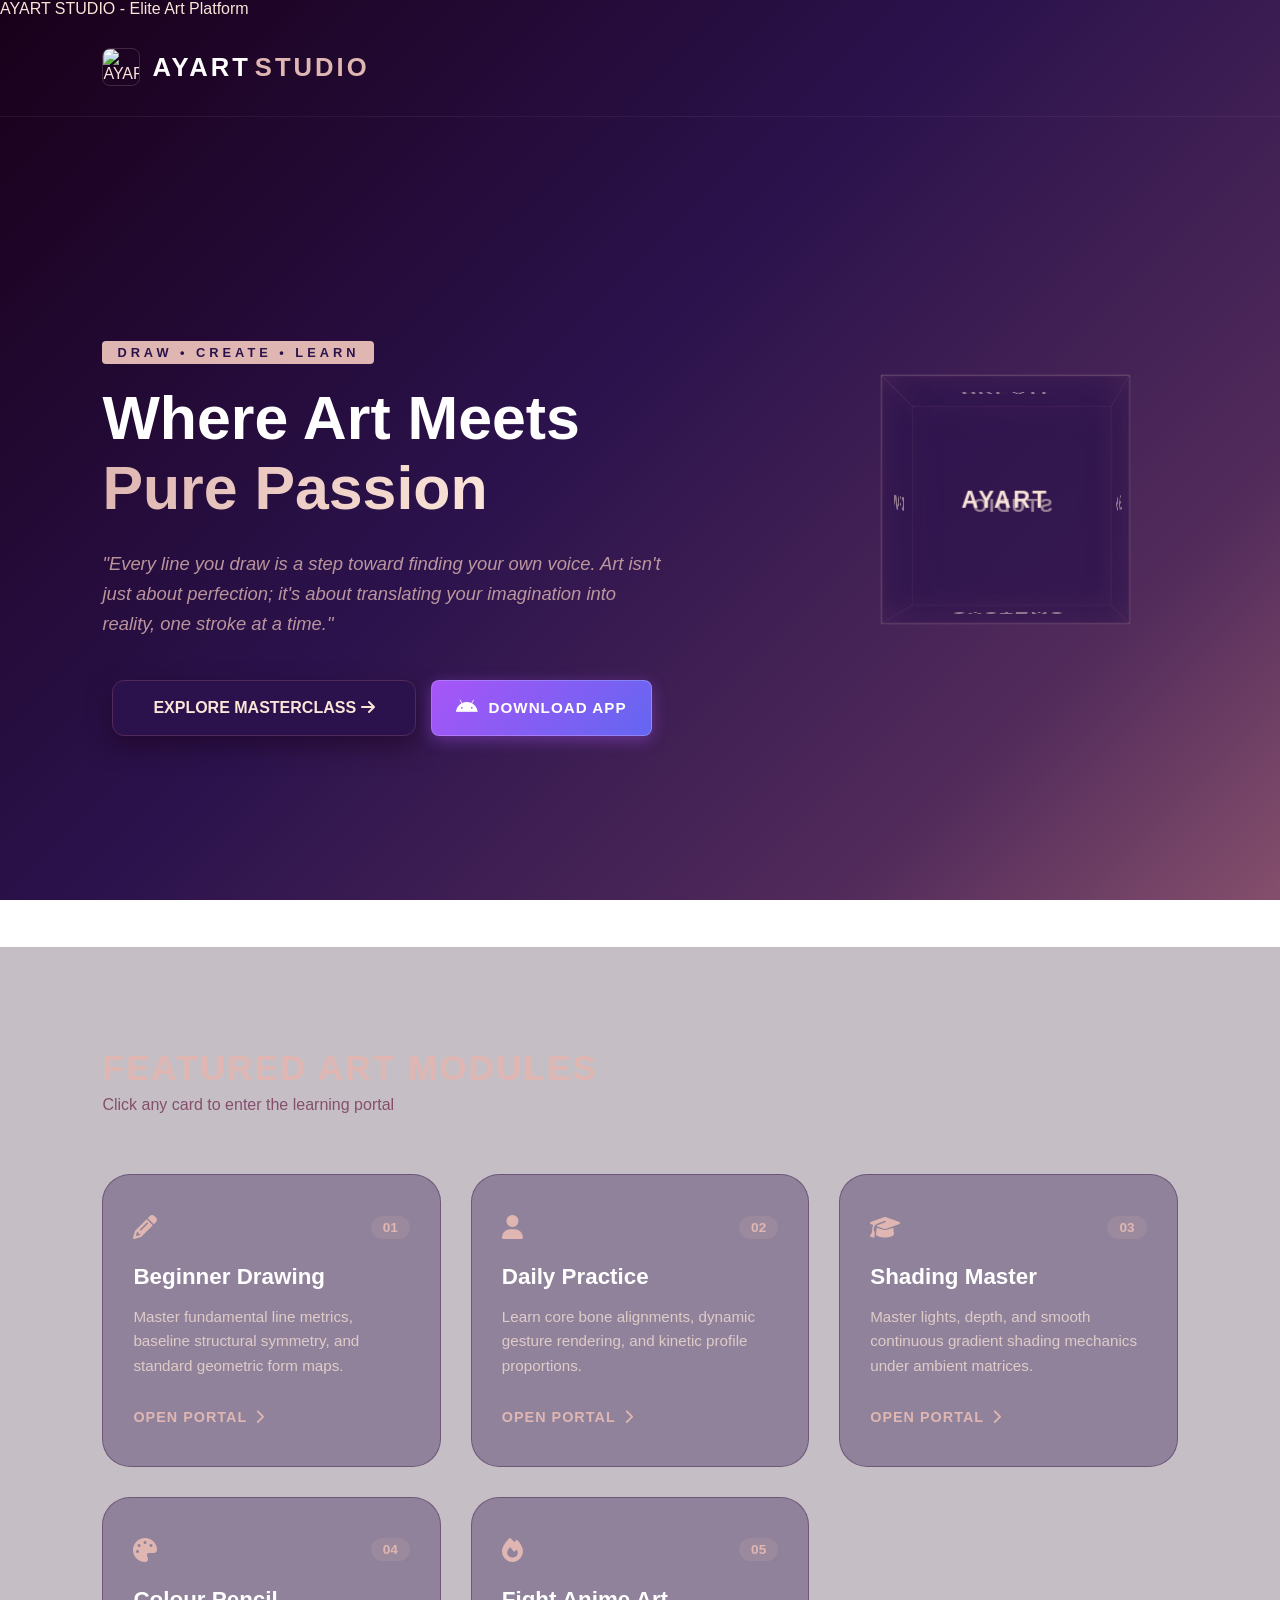
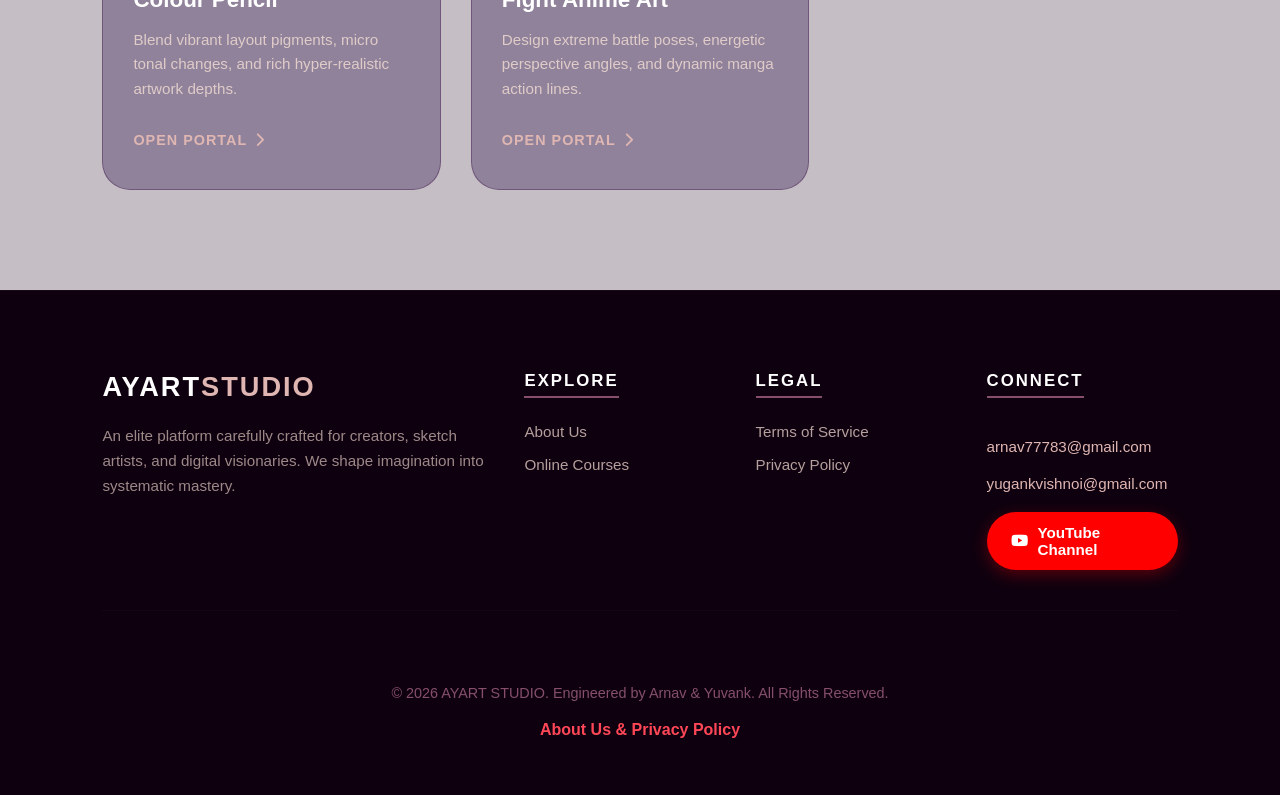
==== index.html @ 8e24ffdc "Update index.html" ====
<!DOCTYPE html>
<html lang="en">
<head>
    <script async src="https://pagead2.googlesyndication.com/pagead/js/adsbygoogle.js?client=ca-pub-7245992753977832"
     crossorigin="anonymous"></script>
    <meta name="google-site-verification" content="qDFHq96CBi3ZOsoICWLmNDME-kRANb4ZDdo2kTcjMjA" />
    <meta charset="UTF-8">
    <meta name="viewport" content="width=device-width, initial-scale=1.0">
    <link rel="canonical" href=https://ayartstudio-official.github.io/
    <title>AYART STUDIO - Elite Art Platform</title>
    <meta name="description" content="An elite digital platform crafted for creators, artists, and visionaries. Explore structured masterclasses in traditional and dynamic art formats under Dream Plays networks.">
    <link rel="icon" type="image/png" href="favicon.png">
    
    <link rel="stylesheet" href="style.css">
    <link rel="stylesheet" href="https://cdnjs.cloudflare.com/ajax/libs/font-awesome/6.4.0/css/all.min.css">
</head>
<body>

    <div class="wrapper">
        <nav class="navbar">
            <div class="logo-container">
                <img src="favicon.png" alt="AYART STUDIO Logo" class="nav-favicon-logo">
                <div class="logo">AYART<span>STUDIO</span></div>
            </div>
            <div class="menu-icon">
                <span></span>
                <span></span>
            </div>
        </nav>

        <header class="hero-section">
            <div class="hero-content">
                <p class="tagline">DRAW • CREATE • LEARN</p>
                <h1>Where Art Meets <br><span class="gradient-text">Pure Passion</span></h1>
                <p class="hero-thought">
                    "Every line you draw is a step toward finding your own voice. Art isn't just about perfection; it's about translating your imagination into reality, one stroke at a time."
                <div class="cta-group">
    <button class="btn-primary" onclick="document.getElementById('modules').scrollIntoView({behavior: 'smooth'})">
        EXPLORE MASTERCLASS <i class="fa-solid fa-arrow-right"></i>
    </button>
    <a href="https://arnav77.itch.io/ayartstudio" target="_blank" class="btn-app">
        <i class="fa-brands fa-android"></i> DOWNLOAD APP
    </a>
                </div>
            </div>

            <div class="scene3d">
                <div class="cube3d">
                    <div class="cube-face front">AYART</div>
                    <div class="cube-face back">STUDIO</div>
                    <div class="cube-face left">DRAW</div>
                    <div class="cube-face right">LEARN</div>
                    <div class="cube-face top">CREATE</div>
                    <div class="cube-face bottom">SYSTEMS</div>
                </div>
            </div>
        </header>

        <section id="modules" class="modules-section">
            <div class="section-header-box">
                <h2 class="section-main-title">FEATURED ART MODULES</h2>
                <p class="section-sub-tag">Click any card to enter the learning portal</p>
            </div>

            <div class="modules-grid-deck">
                <div class="module-card" onclick="openPortal('portal-beginner')">
                    <div class="card-meta">
                        <i class="fa-solid fa-pencil card-icon"></i>
                        <span class="card-index">01</span>
                    </div>
                    <h3>Beginner Drawing</h3>
                    <p>Master fundamental line metrics, baseline structural symmetry, and standard geometric form maps.</p>
                    <span class="portal-link">OPEN PORTAL <i class="fa-solid fa-chevron-right"></i></span>
                </div>

                <div class="module-card" onclick="openPortal('portal-daily')">
                    <div class="card-meta">
                        <i class="fa-solid fa-user card-icon"></i>
                        <span class="card-index">02</span>
                    </div>
                    <h3>Daily Practice</h3>
                    <p>Learn core bone alignments, dynamic gesture rendering, and kinetic profile proportions.</p>
                    <span class="portal-link">OPEN PORTAL <i class="fa-solid fa-chevron-right"></i></span>
                </div>

                <div class="module-card" onclick="openPortal('portal-shading')">
                    <div class="card-meta">
                        <i class="fa-solid fa-graduation-cap card-icon"></i>
                        <span class="card-index">03</span>
                    </div>
                    <h3>Shading Master</h3>
                    <p>Master lights, depth, and smooth continuous gradient shading mechanics under ambient matrices.</p>
                    <span class="portal-link">OPEN PORTAL <i class="fa-solid fa-chevron-right"></i></span>
                </div>

                <div class="module-card" onclick="openPortal('portal-colour')">
                    <div class="card-meta">
                        <i class="fa-solid fa-palette card-icon"></i>
                        <span class="card-index">04</span>
                    </div>
                    <h3>Colour Pencil</h3>
                    <p>Blend vibrant layout pigments, micro tonal changes, and rich hyper-realistic artwork depths.</p>
                    <span class="portal-link">OPEN PORTAL <i class="fa-solid fa-chevron-right"></i></span>
                </div>

                <div class="module-card" onclick="openPortal('portal-anime')">
                    <div class="card-meta">
                        <i class="fa-solid fa-fire card-icon"></i>
                        <span class="card-index">05</span>
                    </div>
                    <h3>Fight Anime Art</h3>
                    <p>Design extreme battle poses, energetic perspective angles, and dynamic manga action lines.</p>
                    <span class="portal-link">OPEN PORTAL <i class="fa-solid fa-chevron-right"></i></span>
                </div>
            </div>
        </section>

        <footer class="footer-section">
            <div class="footer-grid">
                <div class="footer-block main-brand-block">
                    <div class="footer-logo">AYART<span>STUDIO</span></div>
                    <p class="footer-about-text">
                        An elite platform carefully crafted for creators, sketch artists, and digital visionaries. We shape imagination into systematic mastery.
                    </p>
                </div>
                
                <div class="footer-block">
                    <h4>EXPLORE</h4>
                    <ul>
                        <li><a href="#" onclick="openSystemModal('aboutModal')">About Us</a></li>
                        <li><a href="#" onclick="document.getElementById('modules').scrollIntoView({behavior: 'smooth'});">Online Courses</a></li>
                    </ul>
                </div>

                <div class="footer-block">
                    <h4>LEGAL</h4>
                    <ul>
                        <li><a href="#" onclick="openSystemModal('termsModal')">Terms of Service</a></li>
                        <li><a href="#" onclick="openSystemModal('privacyModal')">Privacy Policy</a></li>
                    </ul>
                </div>

                <div class="footer-block">
                    <h4>CONNECT</h4>
                    <p class="contact-email">arnav77783@gmail.com</p>
                    <p class="contact-email">yugankvishnoi@gmail.com</p>
        
                    <div class="social-links">
                        <a href="https://youtube.com/@artarnav-a77?si=zpRnr5szbd_wOOmT" target="_blank" class="yt-link-btn"><i class="fa-brands fa-youtube"></i> YouTube Channel</a>
                    </div>
                </div>
            </div>
            
            <div class="footer-bottom">
                <p>&copy; 2026 AYART STUDIO. Engineered by Arnav & Yuvank. All Rights Reserved.</p>
            </div>
            <p style="text-align: center; margin-top: 20px; font-family: sans-serif;">
    <a href="about.html" target="_blank" style="color: #ff4757; text-decoration: none; font-weight: bold;">About Us & Privacy Policy</a>
            </p>
        </footer>
    </div>

    <div id="portal-beginner" class="portal-overlay">
        <div class="portal-steps-list">
    <div class="step-item">
        <h5>🚀 1. Choose Your Magic Tools!</h5>
        <p>Start with a lightweight HB or 2B graphite pencil. Do not use dark pencils like 4B or 6B in the beginning. Hold your pencil further back from the tip to maintain flexible pressure controls. This prevents harsh, permanent paper marks that are difficult to erase later.</p>
    </div>
    <div class="step-item">
        <h5>⭕ 2. The Shape Spy Game</h5>
        <p>Analyze organic objects around you and isolate their base patterns. Look at a cup or an apple and break down these complex visual items into simple geometric shapes like spheres, ovals, triangles, and rectangular bounding frames before adding any realistic detailing.</p>
    </div>
    <div class="step-item">
        <h5>✏️ 3. Draw Loose & Free Lines</h5>
        <p>Initiate strokes from your elbow and shoulder joints instead of locking your fingers or wrist tight. This gives your hand more freedom. Practice sweeping ghost strokes over the paper surface without touching it first to build smooth muscle memory curves.</p>
    </div>
    <div class="step-item">
        <h5>📐 4. Connecting Structural Nodes</h5>
        <p>Gradually unify your initial layout circles and foundational primitives with structured contour lines. Connect the light shapes together to form a solid, proportionate physical skeleton layout of your drawing before moving to shading.</p>
    </div>
    <div class="step-item">
        <h5>✨ 5. Add Advanced Details</h5>
        <p>Incorporate final features, surface textures, and scenic elements to bring your artwork to life. Once you are done, cleanly erase your primary temporary construction guidelines with a soft eraser to reveal your clean, finished artwork overlay.</p>
    </div>
        </div>
        

                </div>
            </div>
        </div>
    </div>

    <div id="portal-daily" class="portal-overlay">
        <div class="portal-container">
            <div class="portal-header">
                <h2>📈 Daily Practice Tracker Framework</h2>
                <button class="close-portal-btn" onclick="closePortal('portal-daily')">&times; Close Masterclass</button>
            </div>
            <div class="portal-body-layout">
                <div class="portal-steps-list">
                    <div class="step-item">
                        <h5>⏱️ 1. Muscle Memory Warmup</h5>
                        <p>Spend 10 minutes drawing fast continuous parallel lines and freehand ellipses to activate wrist joints and steady your line precision matrix.</p>
                    </div>
                    <div class="step-item">
                        <h5>📐 2. Gesture & Axis Mapping</h5>
                        <p>Execute rapid 30-second model sketches to establish organic weight distributions, action centers, and dynamic spinal balances accurately.</p>
                    </div>
                    <div class="step-item">
                        <h5>👁️ 3. Blind Contour Calibration</h5>
                        <p>Trace the outer limits of local items without casting your focus onto your canvas layer to align spatial perception indices seamlessly.</p>
                    </div>
                    <div class="step-item">
                        <h5>📦 4. 3D Volumetric Extrusion</h5>
                        <p>Transform uniform 2D boxes and flat planes into deep 3D dimensional projections using clear linear multi-perspective point rules.</p>
                    </div>
                    <div class="step-item">
                        <h5>🔄 5. Daily Progress Review</h5>
                        <p>Document each practice sheet inside an archive database to track line density transitions and structural refinement milestones over time.</p>
                    </div>
                </div>
                <div class="portal-media-frame">
                    <img src="https://images.unsplash.com/photo-1544273677-c433136021d4?w=600" alt="Sketch Practice">
                </div>
            </div>
        </div>
    </div>

    <div id="portal-shading" class="portal-overlay">
        <div class="portal-container">
            <div class="portal-header">
                <h2>🌗 Shading Master Matrix Data</h2>
                <button class="close-portal-btn" onclick="closePortal('portal-shading')">&times; Close Masterclass</button>
            </div>
            <div class="portal-body-layout">
                <div class="portal-steps-list">
                    <div class="step-item">
                        <h5>💡 1. Pinpoint Light Vectors</h5>
                        <p>Fix a dedicated ambient coordinate point to map ray projections. This clearly establishes your highlights, light fields, and shadow boundaries.</p>
                    </div>
                    <div class="step-item">
                        <h5>📊 2. Value Scale Isolation</h5>
                        <p>Separate the drawing area into 5 distinct illumination steps: highlights, soft midtones, deep core shadows, reflected ambient glow, and sharp cast shadows.</p>
                    </div>
                    <div class="step-item">
                        <h5>✏️ 3. Core Hatching Control</h5>
                        <p>Vary stroke frequency and overlap density values uniformly to smoothly match shifts across turning geometric canvas facets.</p>
                    </div>
                    <div class="step-item">
                        <h5>🧽 4. Edge Transition Grading</h5>
                        <p>Execute crisp hard edges for sharp block borders, and employ smooth gradients across curved objects to replicate physical depth changes.</p>
                    </div>
                    <div class="step-item">
                        <h5>💎 5. High-Contrast Accenting</h5>
                        <p>Use soft, rich dark charcoal tones inside occlusion contact spots to lift deep contrast nodes and make elements visually pop.</p>
                    </div>
                </div>
                <div class="portal-media-frame">
                    <img src="https://images.unsplash.com/photo-1547826039-bfc35e0f1ea8?w=600" alt="Shading Graph">
                </div>
            </div>
        </div>
    </div>

    <div id="portal-colour" class="portal-overlay">
        <div class="portal-container">
            <div class="portal-header">
                <h2>🎨 Colour Pencil Pigment Matrix</h2>
                <button class="close-portal-btn" onclick="closePortal('portal-colour')">&times; Close Masterclass</button>
            </div>
            <div class="portal-body-layout">
                <div class="portal-steps-list">
                    <div class="step-item">
                        <h5>🥚 1. Primary Underpainting Layer</h5>
                        <p>Apply soft base pigments using low-pressure circular strokes to systematically cover the rough white gaps of the raw paper surface.</p>
                    </div>
                    <div class="step-item">
                        <h5>🍷 2. Analogous Tonal Shading</h5>
                        <p>Gradually build color saturation loops by overlaying related hue steps to create premium, smooth dimensional changes.</p>
                    </div>
                    <div class="step-item">
                        <h5>🌡️ 3. Temperature Balance Shift</h5>
                        <p>Introduce cool blues inside shadow areas and warm yellows across illuminated faces to create true-to-life environmental reflections.</p>
                    </div>
                    <div class="step-item">
                        <h5>💎 4. Burnishing Solidification</h5>
                        <p>Apply firm, heavy structural force using a colorless blender to compress underlying pigment crystals into a smooth finish.</p>
                    </div>
                    <div class="step-item">
                        <h5>🔪 5. Sharp Detail Definition</h5>
                        <p>Sharpen your pencil tips to carve micro textures like hair strands, pores, and brilliant edge specs into the compressed base.</p>
                    </div>
                </div>
                <div class="portal-media-frame">
                    <img src="https://images.unsplash.com/photo-1513364776144-60967b0f800f?w=600" alt="Colors">
                </div>
            </div>
        </div>
    </div>

    <div id="portal-anime" class="portal-overlay">
        <div class="portal-container">
            <div class="portal-header">
                <h2>💥 Fight Anime Action Sequence Engine</h2>
                <button class="close-portal-btn" onclick="closePortal('portal-anime')">&times; Close Masterclass</button>
            </div>
            <div class="portal-body-layout">
                <div class="portal-steps-list">
                    <div class="step-item">
                        <h5>⚡ 1. Extreme Action Lines</h5>
                        <p>Exaggerate base spine tilts beyond natural limits to anchor strong physical velocity patterns within battle layout grids.</p>
                    </div>
                    <div class="step-item">
                        <h5>🎥 2. Forced Perspective Maps</h5>
                        <p>Scale striking fists or weapon profiles up to 3x standard proportions to recreate deep cinematic wide-angle framing.</p>
                    </div>
                    <div class="step-item">
                        <h5>💨 3. Kinetic Speed Vectors</h5>
                        <p>Incorporate directional perspective sweep strings converging toward the focal striking point to mimic physical impact energy.</p>
                    </div>
                    <div class="step-item">
                        <h5>🎭 4. High-Stall Expression Cuts</h5>
                        <p>Sharpen facial lines, hair paths, and cloth stress points along movement paths to reinforce the velocity profile.</p>
                    </div>
                    <div class="step-item">
                        <h5>🌌 5. Composition Framing Borders</h5>
                        <p>Incorporate off-axis debris shapes and dynamic environment breaks to build depth across your action layout scene panels.</p>
                    </div>
                </div>
                <div class="portal-media-frame">
                    <img src="https://images.unsplash.com/photo-1579783902614-a3fb3927b6a5?w=600" alt="Manga Layout">
                </div>
            </div>
        </div>
    </div>

    <div id="aboutModal" class="modal-wrapper">
        <div class="modal-box">
            <span class="modal-close" onclick="closeSystemModal('aboutModal')">&times;</span>
            <h3>About AYART STUDIO</h3>
            <p>Welcome to <strong>AYART STUDIO</strong>, an elite, highly structured digital learning hub dedicated to dismantling the complex boundaries of traditional sketch mastery and contemporary dynamic illustration systems.</p>
            <p>Our platform is completely designed and maintained under the <strong>Dream Plays</strong> parent operations network. We deliver precision-guided canvas configurations, custom vector rendering pipelines, and clean user environments for upcoming artists globally.</p>
            <div class="corporate-roles">
                <p><strong>Lead Web Developer:</strong> Arnav Tyagi<br><span class="sub-role">1 Year Professional Specialization in Digital Fine Arts & Junior Interface Architecture. Student at Jaycees Public School, Class 8, Rudrapur, Udham Singh Nagar, Uttarakhand.</span></p>
                <p><strong>Chief Executive Officer (CEO):</strong> Yugank Vishnoi<br><span class="sub-role">Head of Product Lifecycles, Network Pipeline Operations, and Executive Brand Strategies.</span></p>
            </div>
        </div>
    </div>

    <div id="termsModal" class="modal-wrapper">
        <div class="modal-box">
            <span class="modal-close" onclick="closeSystemModal('termsModal')">&times;</span>
            <h3>Terms of Service</h3>
            <p><strong>1. Acceptance of Framework Conditions:</strong> By accessing and operating the digital assets hosted on AYART STUDIO, users unconditionally agree to comply with the operational frameworks and service parameters established under Dream Plays network protocols.</p>
            <p><strong>2. Intellectual Property Clauses:</strong> All source code, style parameters, interactive step datasets, custom animations, logo systems, and structural layouts remain protected under corporate trademark laws. Unauthorized replication is strictly prohibited.</p>
            <p><strong>3. Usage Limits:</strong> Content from the portal modules is intended solely for personal, non-commercial education. Users may not parse, scrape, or mirror site data arrays onto external web servers.</p>
        </div>
    </div>

    <div id="privacyModal" class="modal-wrapper">
        <div class="modal-box">
            <span class="modal-close" onclick="closeSystemModal('privacyModal')">&times;</span>
            <h3>Privacy Policy</h3>
            <p><strong>1. Data Security & Storage:</strong> AYART STUDIO operates a serverless interaction framework. User configurations, session values, and interface state variables are securely handled locally via localized browser sandbox structures.</p>
            <p><strong>2. Information Collection:</strong> No personally identifying user data packets are monitored, captured, or shared with third-party tracking companies. Email communication sent through our help links remains encrypted and private.</p>
            <p><strong>3. Security Standards:</strong> Encryption layouts conform to standard local privacy rules, keeping your interactions safe from external data leaks.</p>
        </div>
    </div>

    <script>
        function openPortal(portalId) {
            document.getElementById(portalId).classList.add('portal-active');
            document.body.style.overflow = 'hidden';
        }
        function closePortal(portalId) {
            document.getElementById(portalId).classList.remove('portal-active');
            document.body.style.overflow = 'auto';
        }
        function openSystemModal(modalId) {
            document.getElementById(modalId).style.display = 'flex';
        }
        function closeSystemModal(modalId) {
            document.getElementById(modalId).style.display = 'none';
        }
    </script>
</body>
</html>
---- style.css ----
/* === PREMIUM HIGH-FIDELITY COLOR MATRIX SPECIFICATIONS === */
:root {
    --purple-darkest: #190019;   /* Pure Matte Black Base */
    --purple-midnight: #2B124C;  /* Intermediate Canvas Purple */
    --purple-plum: #522B5B;      /* Card Backplane Boundaries */
    --rose-dust: #854F6C;        /* Secondary Structural Nodes */
    --pink-cream: #DFB6B2;       /* Selected Highlight Typography */
    --pearl-white: #FBE4D8;      /* Primary Structural Font Color */
}

/* BLENDED GRADIENT BACKGROUND AS PER PALETTE IMAGE SYSTEM FLOW */
body {
    margin: 0;
    padding: 0;
    font-family: -apple-system, BlinkMacSystemFont, 'Segoe UI', Roboto, sans-serif;
    background: linear-gradient(135deg, var(--purple-darkest) 0%, var(--purple-midnight) 45%, var(--purple-plum) 80%, var(--rose-dust) 100%);
    background-attachment: fixed;
    color: var(--pearl-white);
    overflow-x: hidden;
}

.wrapper {
    width: 100%;
}

/* === NAVBAR PACKAGES WITH THE FAVICON LOGO IMAGE === */
.navbar {
    display: flex;
    justify-content: space-between;
    align-items: center;
    padding: 30px 8%;
    background: transparent;
    border-bottom: 1px solid rgba(223, 182, 178, 0.08);
}
.logo-container {
    display: flex;
    align-items: center;
    gap: 12px;
}
.nav-favicon-logo {
    width: 36px;
    height: 36px;
    object-fit: contain;
    border-radius: 8px;
    border: 1px solid rgba(223, 182, 178, 0.2);
}
.logo {
    font-size: 1.6rem;
    font-weight: 900;
    letter-spacing: 3px;
    color: #fff;
}
.logo span {
    color: var(--pink-cream);
    margin-left: 4px;
}

/* === HERO ARCHITECTURE LAYER === */
.hero-section {
    display: flex;
    align-items: center;
    justify-content: space-between;
    padding: 100px 8%;
    min-height: 70vh;
}
.hero-content {
    max-width: 52%;
}
.tagline {
    color: var(--purple-midnight);
    background: var(--pink-cream);
    display: inline-block;
    padding: 4px 15px;
    font-weight: 900;
    letter-spacing: 4px;
    font-size: 0.8rem;
    border-radius: 4px;
    margin-bottom: 20px;
}
.hero-content h1 {
    font-size: 3.8rem;
    font-weight: 900;
    line-height: 1.15;
    margin: 0 0 25px 0;
    color: #fff;
}
.gradient-text {
    background: linear-gradient(90deg, var(--pink-cream), var(--pearl-white));
    -webkit-background-clip: text;
    -webkit-text-fill-color: transparent;
}
.hero-thought {
    color: var(--pink-cream);
    opacity: 0.8;
    font-size: 1.15rem;
    line-height: 1.65;
    margin-bottom: 40px;
    font-style: italic;
}
.btn-primary {
    background: var(--purple-midnight);
    border: 1px solid var(--purple-plum);
    color: var(--pearl-white);
    padding: 18px 40px;
    border-radius: 12px;
    font-weight: 700;
    font-size: 1rem;
    cursor: pointer;
    transition: 0.3s cubic-bezier(0.165, 0.84, 0.44, 1);
    box-shadow: 0 10px 25px rgba(25, 0, 25, 0.5);
}
.btn-primary:hover {
    background: var(--purple-plum);
    border-color: var(--pink-cream);
    transform: translateY(-2px);
}

/* === 3D REAL ROTATING ENVIRONMENT TEXT CUBE === */
.scene3d {
    width: 280px;
    height: 280px;
    perspective: 1000px;
}
.cube3d {
    width: 100%;
    height: 100%;
    position: relative;
    transform-style: preserve-3d;
    animation: stableSpin 14s infinite linear;
}
.cube-face {
    position: absolute;
    width: 220px;
    height: 220px;
    background: rgba(43, 18, 76, 0.45);
    border: 1px solid rgba(223, 182, 178, 0.3);
    display: flex;
    align-items: center;
    justify-content: center;
    font-size: 1.3rem;
    font-weight: 800;
    letter-spacing: 2px;
    color: var(--pearl-white);
    box-shadow: inset 0 0 30px rgba(82, 43, 91, 0.6);
}
.front  { transform: rotateY(  0deg) translateZ(110px); }
.back   { transform: rotateY(180deg) translateZ(110px); }
.left   { transform: rotateY(-90deg) translateZ(110px); }
.right  { transform: rotateY( 90deg) translateZ(110px); }
.top    { transform: rotateX( 90deg) translateZ(110px); }
.bottom { transform: rotateX(-90deg) translateZ(110px); }

@keyframes stableSpin {
    0% { transform: rotateX(0deg) rotateY(0deg); }
    100% { transform: rotateX(360deg) rotateY(360deg); }
}

/* === CARDS DECK LAYOUTS === */
.modules-section {
    padding: 100px 8%;
    background: rgba(25, 0, 25, 0.25);
    border-top: 1px solid rgba(223, 182, 178, 0.05);
}
.section-header-box {
    margin-bottom: 60px;
}
.section-main-title {
    font-size: 2.2rem;
    font-weight: 800;
    letter-spacing: 2px;
    color: var(--pink-cream);
    margin: 0 0 8px 0;
}
.section-sub-tag {
    color: var(--rose-dust);
    margin: 0;
    font-size: 1rem;
}
.modules-grid-deck {
    display: grid;
    grid-template-columns: repeat(auto-fit, minmax(260px, 1fr));
    gap: 30px;
}
.module-card {
    background: rgba(43, 18, 76, 0.35);
    border: 1px solid rgba(82, 43, 91, 0.5);
    padding: 40px 30px;
    border-radius: 28px;
    cursor: pointer;
    transition: 0.3s cubic-bezier(0.175, 0.885, 0.32, 1.275);
}
.module-card:hover {
    border-color: var(--pink-cream);
    background: rgba(82, 43, 91, 0.5);
    transform: translateY(-8px);
}
.card-meta {
    display: flex;
    justify-content: space-between;
    align-items: center;
    margin-bottom: 25px;
}
.card-icon {
    font-size: 1.5rem;
    color: var(--pink-cream);
}
.card-index {
    font-size: 0.85rem;
    background: rgba(223, 182, 178, 0.15);
    color: var(--pink-cream);
    padding: 4px 12px;
    border-radius: 20px;
    font-weight: 700;
}
.module-card h3 {
    margin: 0 0 15px 0;
    font-size: 1.4rem;
    font-weight: 700;
    color: #fff;
}
.module-card p {
    margin: 0 0 30px 0;
    font-size: 0.95rem;
    color: var(--pearl-white);
    opacity: 0.75;
    line-height: 1.6;
}
.portal-link {
    display: inline-flex;
    align-items: center;
    gap: 8px;
    color: var(--pink-cream);
    font-weight: 700;
    font-size: 0.9rem;
    letter-spacing: 1px;
}

/* === EXPANDABLE SUB PORTALS === */
.portal-overlay {
    position: fixed;
    top: 0; left: 0; width: 100%; height: 100%;
    background: var(--purple-darkest);
    z-index: 5000;
    display: none;
    overflow-y: auto;
}
.portal-active {
    display: block;
}
.portal-container {
    max-width: 1200px;
    margin: 0 auto;
    padding: 50px 4%;
}
.portal-header {
    display: flex;
    justify-content: space-between;
    align-items: center;
    margin-bottom: 50px;
    border-bottom: 1px solid rgba(223, 182, 178, 0.15);
    padding-bottom: 20px;
}
.portal-header h2 {
    color: #fff;
    font-size: 2.2rem;
    margin: 0;
}
.close-portal-btn {
    background: rgba(223, 182, 178, 0.1);
    border: 1px solid var(--pink-cream);
    color: var(--pink-cream);
    padding: 10px 24px;
    border-radius: 30px;
    cursor: pointer;
    font-weight: 700;
    transition: 0.2s;
}
.close-portal-btn:hover {
    background: var(--pink-cream);
    color: var(--purple-darkest);
}
.portal-body-layout {
    display: grid;
    grid-template-columns: 1.3fr 1fr;
    gap: 50px;
    align-items: start;
}
.portal-steps-list {
    display: flex;
    flex-direction: column;
    gap: 30px;
}
.step-item {
    background: rgba(43, 18, 76, 0.4);
    border-left: 4px solid var(--pink-cream);
    padding: 25px;
    border-radius: 0 16px 16px 0;
}
.step-item h5 {
    margin: 0 0 10px 0;
    font-size: 1.25rem;
    color: var(--pink-cream);
}
.step-item p {
    margin: 0;
    font-size: 1rem;
    line-height: 1.65;
    color: var(--pearl-white);
    opacity: 0.9;
}
.portal-media-frame {
    width: 100%;
    border-radius: 24px;
    overflow: hidden;
    border: 1px solid rgba(223, 182, 178, 0.15);
}
.portal-media-frame img {
    width: 100%;
    height: auto;
    display: block;
}

/* === CLEAN FOOTER ARRANGEMENT === */
.footer-section {
    background: #0f000f;
    padding: 80px 8% 40px 8%;
    border-top: 1px solid rgba(223, 182, 178, 0.05);
}
.footer-grid {
    display: grid;
    grid-template-columns: 2fr 1fr 1fr 1fr;
    gap: 40px;
}
.footer-logo {
    font-size: 1.7rem;
    font-weight: 900;
    letter-spacing: 2px;
    margin-bottom: 20px;
    color: #fff;
}
.footer-logo span { color: var(--pink-cream); }
.footer-about-text { color: var(--pearl-white); opacity: 0.6; line-height: 1.65; font-size: 0.95rem; }
.footer-block h4 {
    color: #fff; font-size: 1.05rem; letter-spacing: 2px; margin: 0 0 25px 0;
    border-bottom: 2px solid var(--rose-dust); display: inline-block; padding-bottom: 5px;
}
.footer-block ul { list-style: none; padding: 0; margin: 0; }
.footer-block ul li { margin-bottom: 15px; }
.footer-block ul li a { color: var(--pearl-white); opacity: 0.7; text-decoration: none; font-size: 0.95rem; transition: 0.2s; }
.footer-block ul li a:hover { opacity: 1; color: var(--pink-cream); }
.contact-email { color: var(--pink-cream); font-size: 0.95rem; margin-bottom: 20px; }

/* REWORKED YOUTUBE CTA LINK ROW */
.yt-link-btn {
    display: inline-flex;
    align-items: center;
    gap: 10px;
    background: #FF0000;
    color: #fff !important;
    padding: 12px 24px;
    border-radius: 30px;
    text-decoration: none;
    font-weight: 700;
    font-size: 0.95rem !important;
    opacity: 1 !important;
    transition: 0.2s ease;
    box-shadow: 0 5px 15px rgba(255, 0, 0, 0.3);
}
.yt-link-btn:hover {
    transform: scale(1.05);
    box-shadow: 0 8px 20px rgba(255, 0, 0, 0.5);
}
.footer-bottom { text-align: center; padding-top: 60px; border-top: 1px solid rgba(255,255,255,0.02); margin-top: 40px; color: var(--rose-dust); font-size: 0.9rem; }

/* === SYSTEM OVERLAY POPUPS === */
.modal-wrapper {
    display: none;
    position: fixed;
    top: 0; left: 0; width: 100%; height: 100%;
    background: rgba(25, 0, 25, 0.85);
    z-index: 9000;
    align-items: center; justify-content: center;
    padding: 20px;
}
.modal-box {
    background: var(--purple-midnight);
    border: 1px solid var(--purple-plum);
    padding: 40px;
    border-radius: 24px;
    max-width: 540px;
    width: 100%;
    position: relative;
    box-shadow: 0 25px 60px rgba(0,0,0,0.6);
}
.modal-box h3 { color: #fff; margin-top: 0; font-size: 1.6rem; border-bottom: 1px solid rgba(223, 182, 178, 0.2); padding-bottom: 12px; font-weight: 800; letter-spacing: 1px;}
.modal-box p { font-size: 1rem; line-height: 1.65; color: var(--pearl-white); margin: 16px 0; opacity: 0.9; }
.corporate-roles {
    margin-top: 20px;
    background: rgba(25, 0, 25, 0.3);
    padding: 20px;
    border-radius: 14px;
    border: 1px solid rgba(82, 43, 91, 0.4);
}
.corporate-roles p {
    margin: 0 0 15px 0 !important;
}
.corporate-roles p:last-child {
    margin-bottom: 0 !important;
}
.sub-role {
    display: block;
    font-size: 0.88rem;
    color: var(--pink-cream);
    opacity: 0.85;
    margin-top: 4px;
    line-height: 1.5;
}
.modal-close { position: absolute; top: 18px; right: 22px; font-size: 1.9rem; cursor: pointer; color: var(--pink-cream); transition: 0.2s;}
.modal-close:hover { color: #fff; }

@media (max-width: 992px) {
    .hero-section { flex-direction: column; text-align: center; padding: 50px 5%; }
    .hero-content { max-width: 100%; margin-bottom: 50px; }
    .hero-content h1 { font-size: 2.8rem; }
    .portal-body-layout { grid-template-columns: 1fr; }
    .footer-grid { grid-template-columns: 1fr; gap: 30px; }
}
/* App Download Button Styling */
.cta-group {
    display: flex;
    gap: 15px;
    flex-wrap: wrap;
    justify-content: center;
    margin-top: 20px;
}

.btn-app {
    display: inline-flex;
    align-items: center;
    gap: 10px;
    background: linear-gradient(135deg, #a855f7, #6366f1);
    color: #ffffff !important;
    padding: 12px 24px;
    border-radius: 8px;
    font-weight: bold;
    text-decoration: none;
    font-size: 0.95rem;
    letter-spacing: 1px;
    transition: all 0.3s ease;
    border: 1px solid rgba(255, 255, 255, 0.2);
    box-shadow: 0 4px 15px rgba(168, 85, 247, 0.4);
}

.btn-app:hover {
    transform: translateY(-3px);
    box-shadow: 0 6px 20px rgba(99, 102, 241, 0.6);
    background: linear-gradient(135deg, #6366f1, #a855f7);
}

.btn-app i {
    font-size: 1.2rem;
}
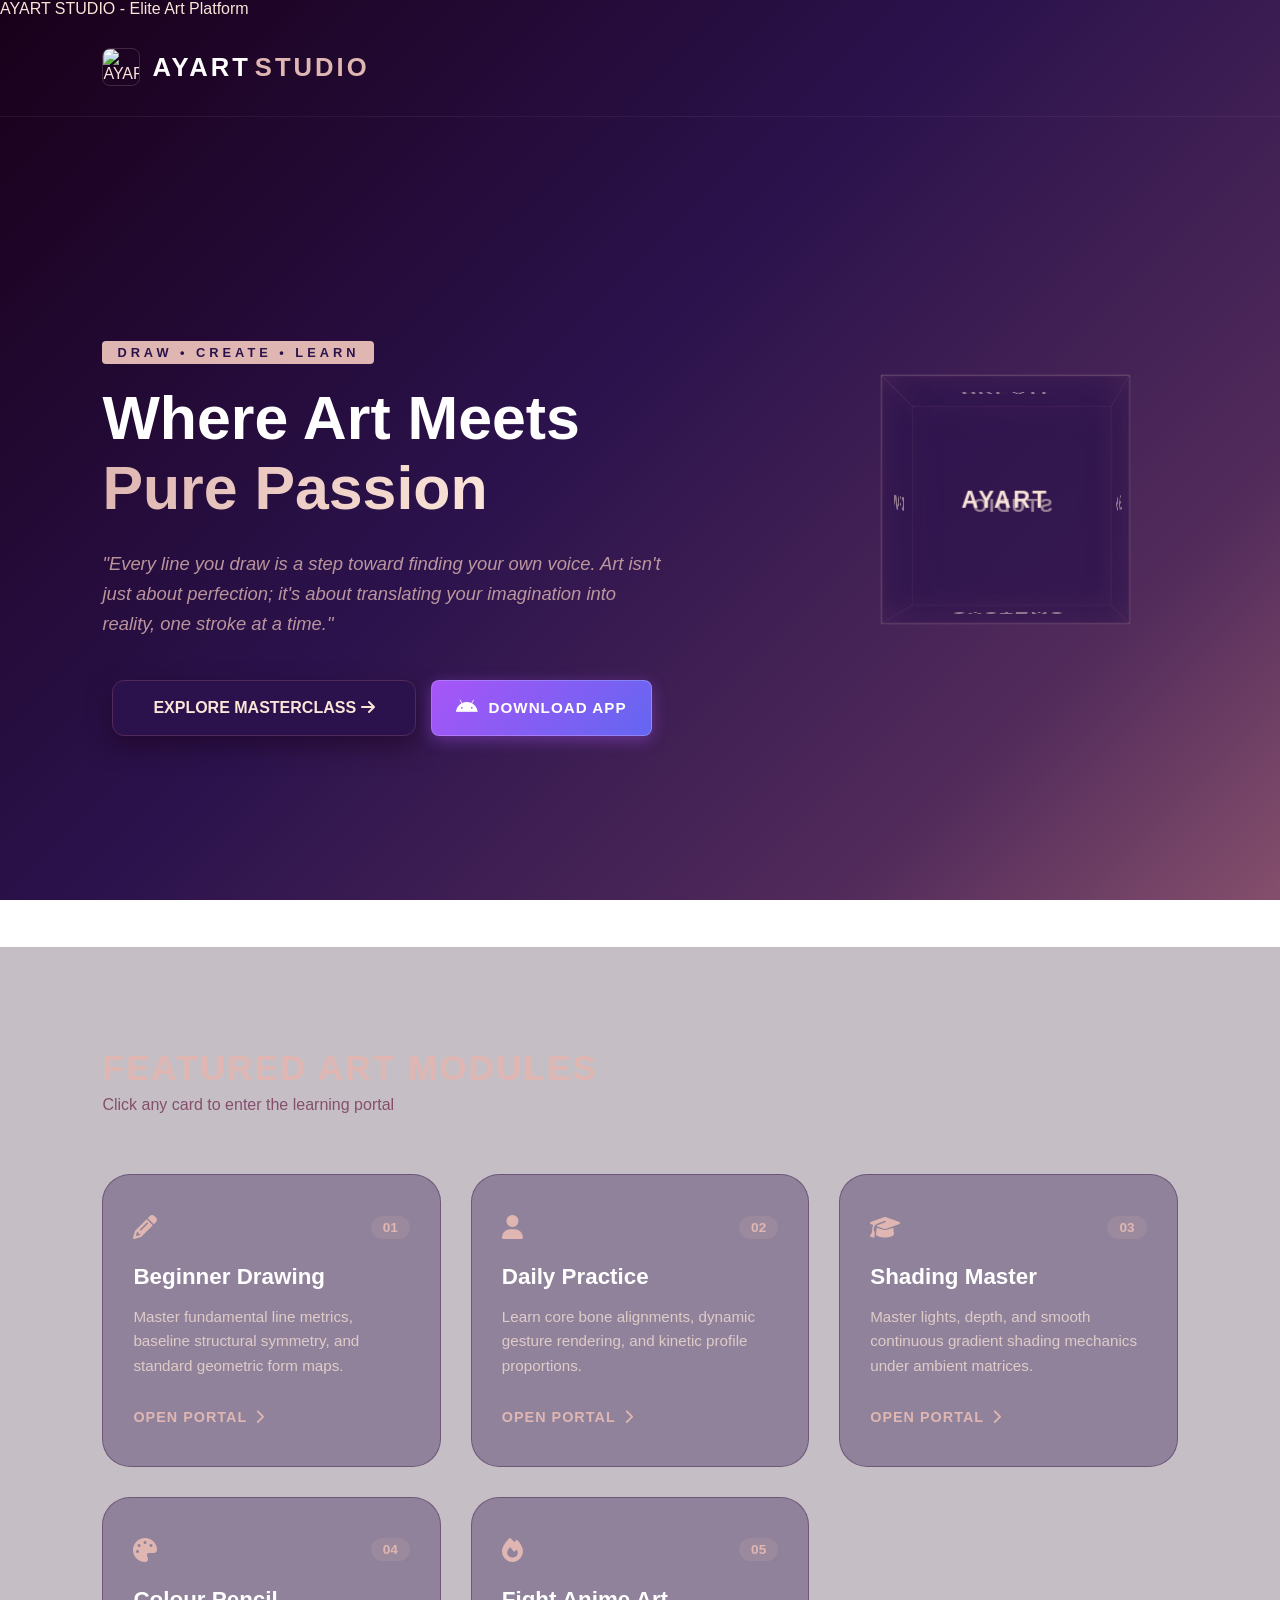
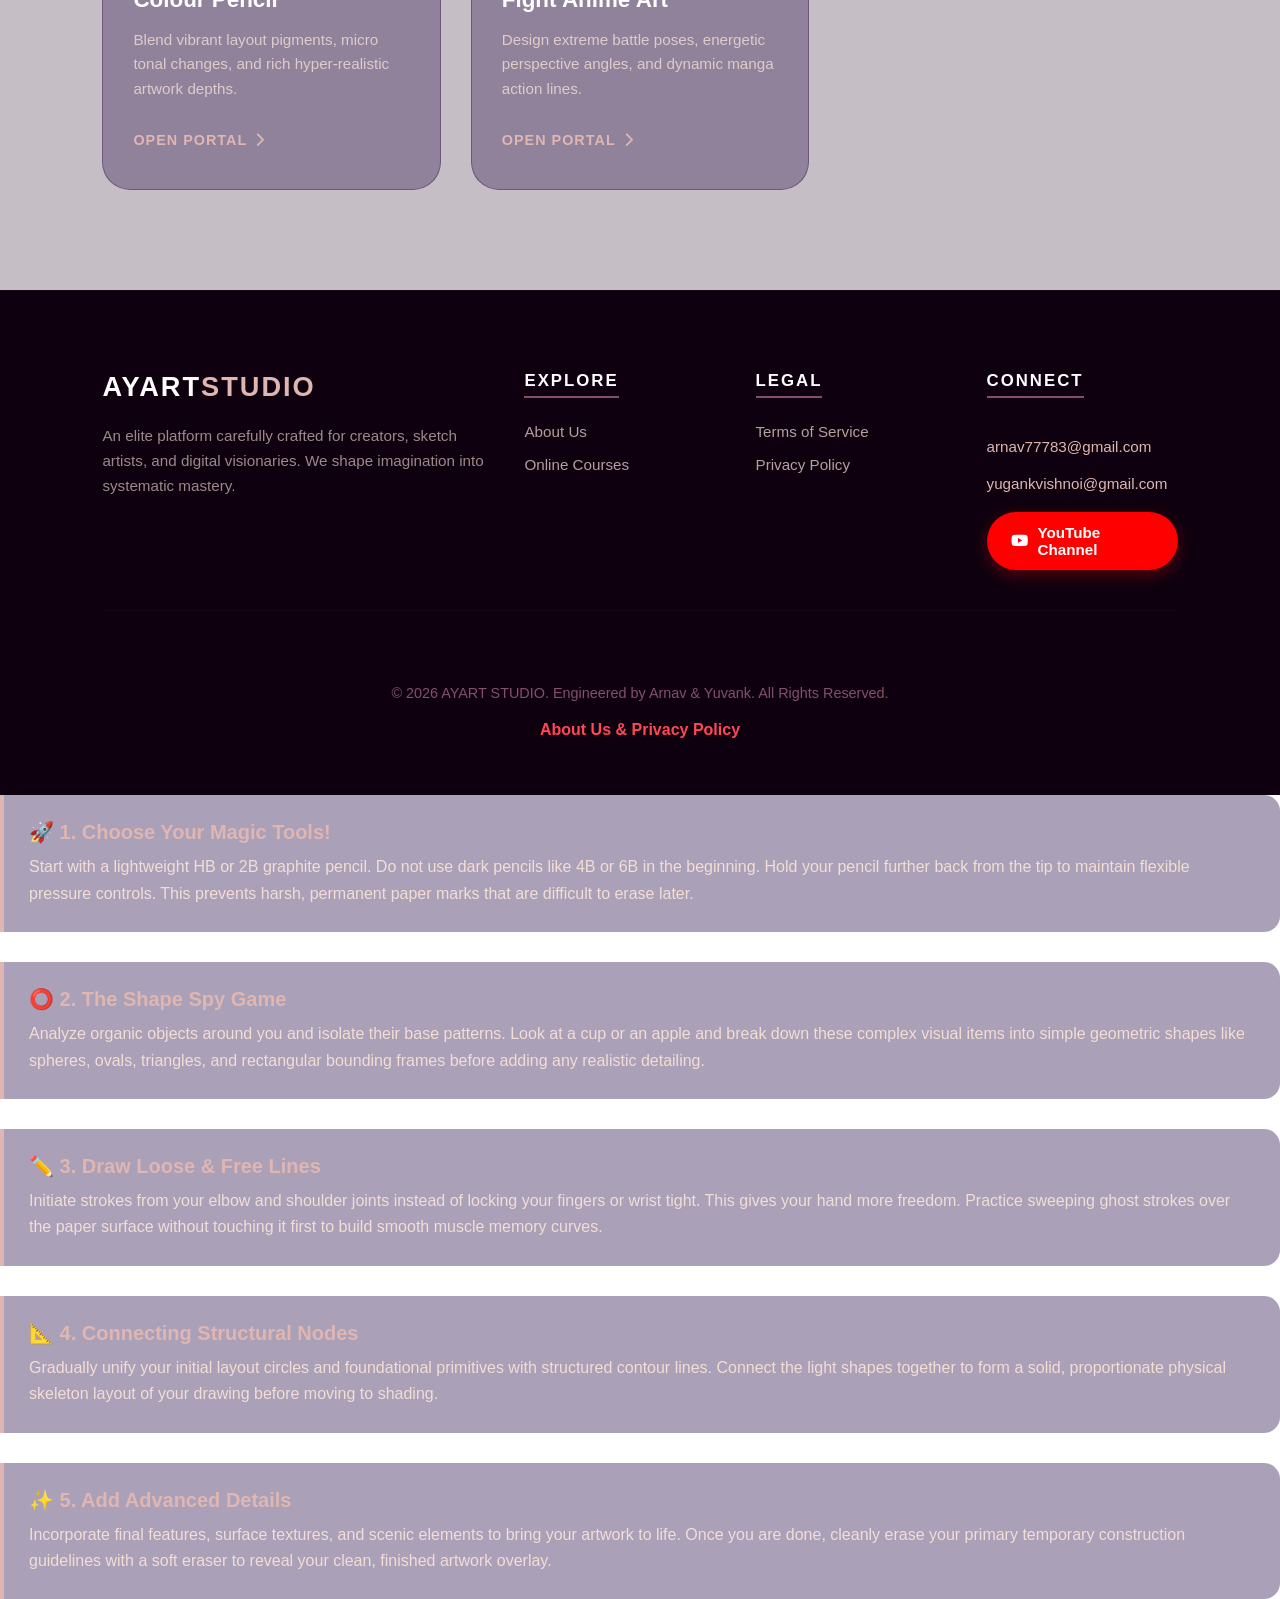
==== commit f592e1cd: "Update index.html" ====
--- a/index.html
+++ b/index.html
@@ -159,9 +159,7 @@
             </p>
         </footer>
     </div>
-
-    <div id="portal-beginner" class="portal-overlay">
-        <div class="portal-steps-list">
+<div class="portal-steps-list">
     <div class="step-item">
         <h5>🚀 1. Choose Your Magic Tools!</h5>
         <p>Start with a lightweight HB or 2B graphite pencil. Do not use dark pencils like 4B or 6B in the beginning. Hold your pencil further back from the tip to maintain flexible pressure controls. This prevents harsh, permanent paper marks that are difficult to erase later.</p>
@@ -182,11 +180,10 @@
         <h5>✨ 5. Add Advanced Details</h5>
         <p>Incorporate final features, surface textures, and scenic elements to bring your artwork to life. Once you are done, cleanly erase your primary temporary construction guidelines with a soft eraser to reveal your clean, finished artwork overlay.</p>
     </div>
-        </div>
-        
-
-                </div>
-            </div>
+</div>
+    
+        </div>
+            
         </div>
     </div>
 
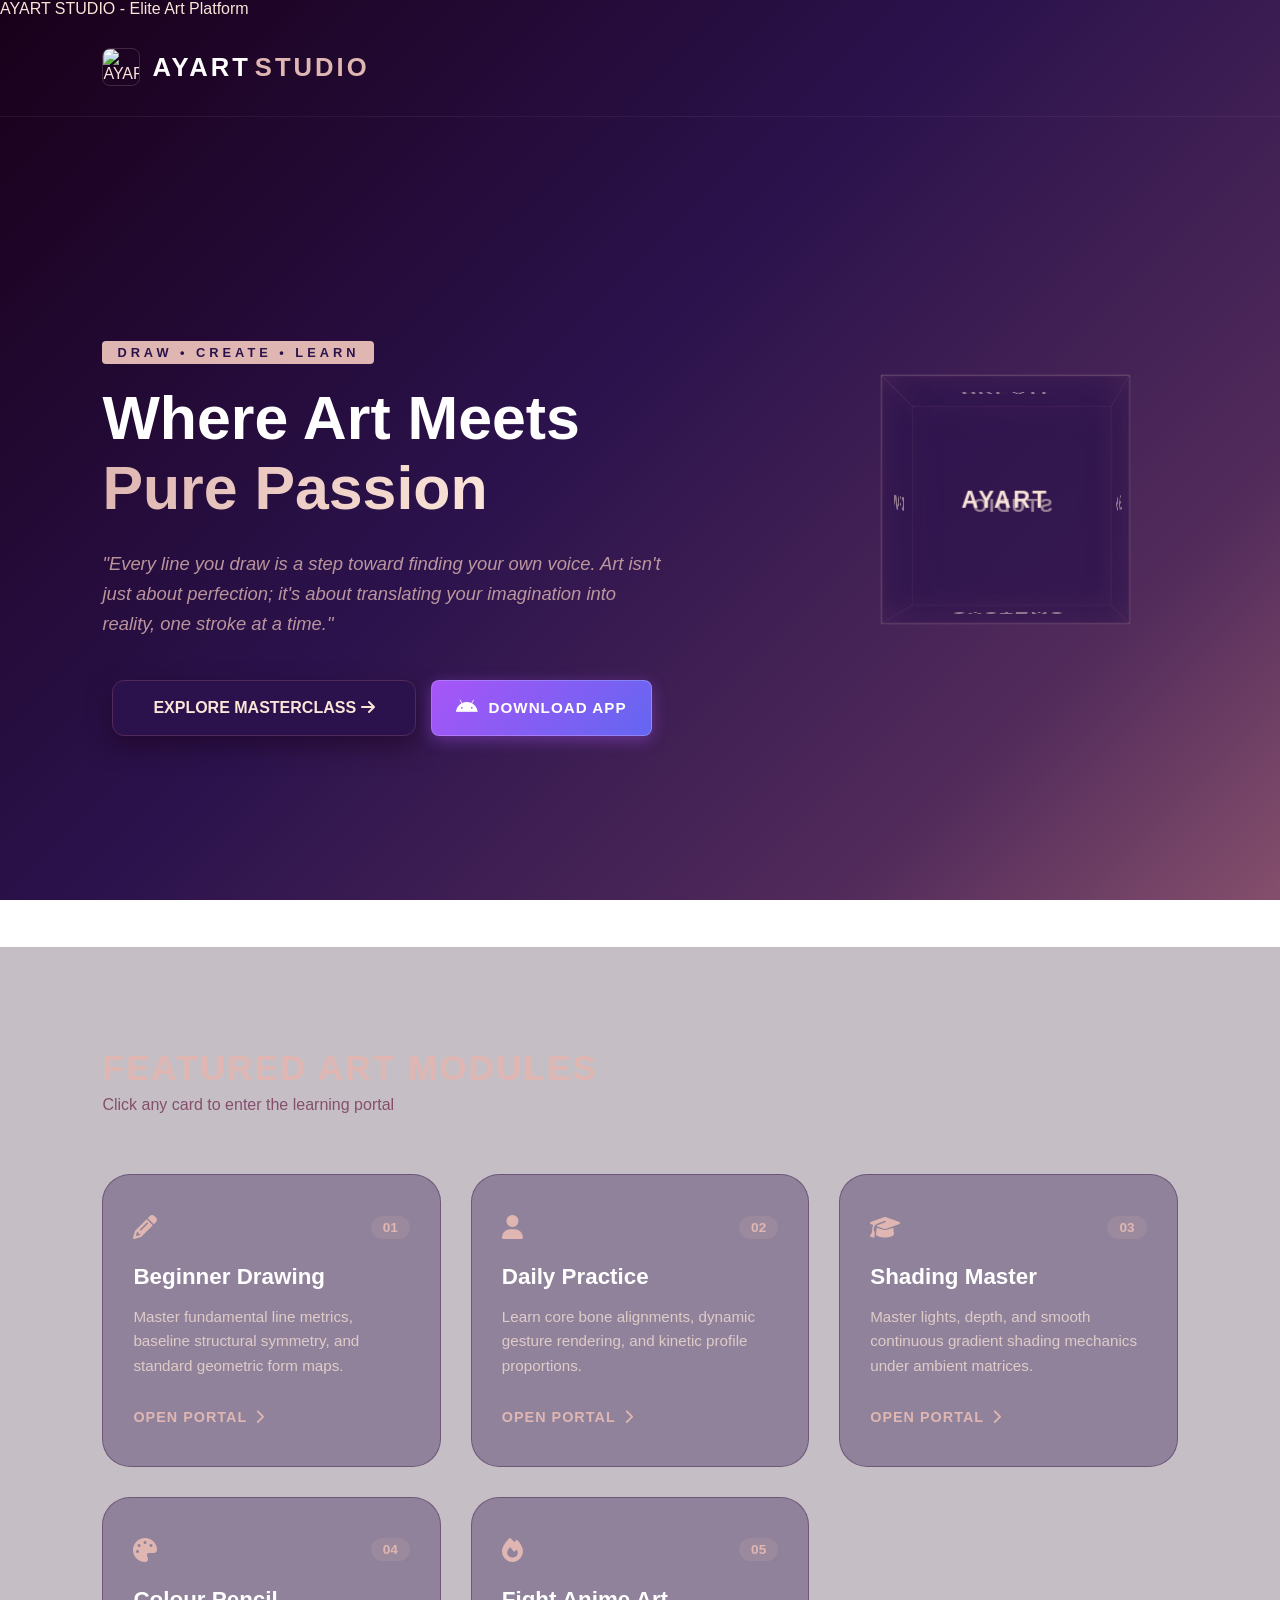
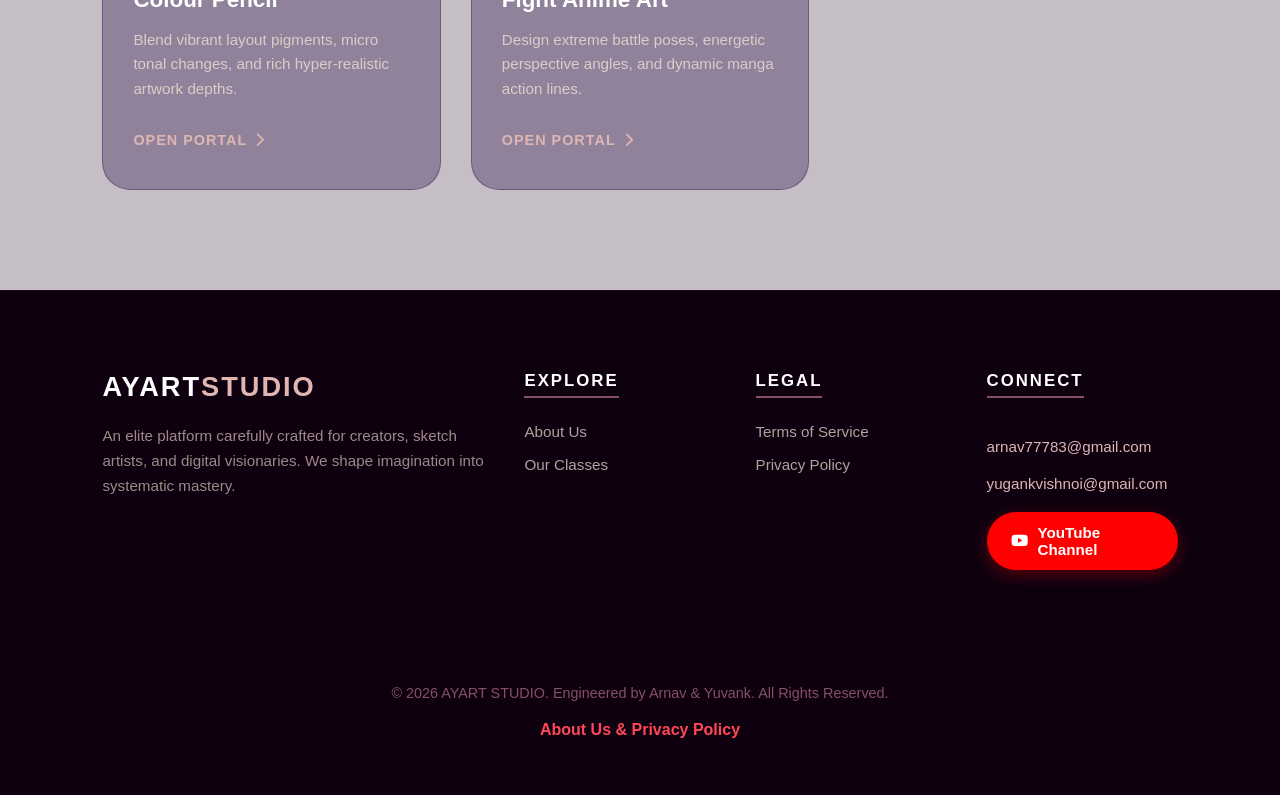
==== commit 84ba6d33: "Update index.html" ====
--- a/index.html
+++ b/index.html
@@ -123,23 +123,21 @@
                         An elite platform carefully crafted for creators, sketch artists, and digital visionaries. We shape imagination into systematic mastery.
                     </p>
                 </div>
-                
                 <div class="footer-block">
-                    <h4>EXPLORE</h4>
-                    <ul>
-                        <li><a href="#" onclick="openSystemModal('aboutModal')">About Us</a></li>
-                        <li><a href="#" onclick="document.getElementById('modules').scrollIntoView({behavior: 'smooth'});">Online Courses</a></li>
-                    </ul>
-                </div>
-
-                <div class="footer-block">
-                    <h4>LEGAL</h4>
-                    <ul>
-                        <li><a href="#" onclick="openSystemModal('termsModal')">Terms of Service</a></li>
-                        <li><a href="#" onclick="openSystemModal('privacyModal')">Privacy Policy</a></li>
-                    </ul>
-                </div>
-
+        <h4>EXPLORE</h4>
+        <ul>
+          <li><a href="about.html">About Us</a></li>
+          <li><a href="#modules">Our Classes</a></li>
+        </ul>
+      </div>
+
+      <div class="footer-block">
+        <h4>LEGAL</h4>
+        <ul>
+          <li><a href="terms.html">Terms of Service</a></li>
+          <li><a href="about.html">Privacy Policy</a></li>
+        </ul>
+      </div>
                 <div class="footer-block">
                     <h4>CONNECT</h4>
                     <p class="contact-email">arnav77783@gmail.com</p>
@@ -159,61 +157,69 @@
             </p>
         </footer>
     </div>
-<div class="portal-steps-list">
-    <div class="step-item">
-        <h5>🚀 1. Choose Your Magic Tools!</h5>
-        <p>Start with a lightweight HB or 2B graphite pencil. Do not use dark pencils like 4B or 6B in the beginning. Hold your pencil further back from the tip to maintain flexible pressure controls. This prevents harsh, permanent paper marks that are difficult to erase later.</p>
-    </div>
-    <div class="step-item">
-        <h5>⭕ 2. The Shape Spy Game</h5>
-        <p>Analyze organic objects around you and isolate their base patterns. Look at a cup or an apple and break down these complex visual items into simple geometric shapes like spheres, ovals, triangles, and rectangular bounding frames before adding any realistic detailing.</p>
-    </div>
-    <div class="step-item">
-        <h5>✏️ 3. Draw Loose & Free Lines</h5>
-        <p>Initiate strokes from your elbow and shoulder joints instead of locking your fingers or wrist tight. This gives your hand more freedom. Practice sweeping ghost strokes over the paper surface without touching it first to build smooth muscle memory curves.</p>
-    </div>
-    <div class="step-item">
-        <h5>📐 4. Connecting Structural Nodes</h5>
-        <p>Gradually unify your initial layout circles and foundational primitives with structured contour lines. Connect the light shapes together to form a solid, proportionate physical skeleton layout of your drawing before moving to shading.</p>
-    </div>
-    <div class="step-item">
-        <h5>✨ 5. Add Advanced Details</h5>
-        <p>Incorporate final features, surface textures, and scenic elements to bring your artwork to life. Once you are done, cleanly erase your primary temporary construction guidelines with a soft eraser to reveal your clean, finished artwork overlay.</p>
-    </div>
-</div>
-    
-        </div>
-            
+<div id="portal-beginner" class="portal-overlay">
+        <div class="portal-container">
+            <div class="portal-header">
+                <h2>🎨 Kids Beginner Drawing Guide ✏️</h2>
+                <button class="close-portal-btn" onclick="closePortal('portal-beginner')">&times; Close Masterclass</button>
+            </div>
+            <div class="portal-body-layout">
+                <div class="portal-steps-list">
+                    <div class="step-item">
+                        <h5>🚀 1. Choose Your Magic Tools!</h5>
+                        <p>Start with a lightweight HB or 2B graphite pencil. Do not use dark pencils like 4B or 6B in the beginning. Hold your pencil further back from the tip to maintain flexible pressure controls. This prevents harsh, permanent paper marks that are difficult to erase later.</p>
+                    </div>
+                    <div class="step-item">
+                        <h5>⭕ 2. The Shape Spy Game</h5>
+                        <p>Analyze organic objects around you and isolate their base patterns. Look at a cup or an apple and break down these complex visual items into simple geometric shapes like spheres, ovals, triangles, and rectangular bounding frames before adding any realistic detailing.</p>
+                    </div>
+                    <div class="step-item">
+                        <h5>✏️ 3. Draw Loose & Free Lines</h5>
+                        <p>Initiate strokes from your elbow and shoulder joints instead of locking your fingers or wrist tight. This gives your hand more freedom. Practice sweeping ghost strokes over the paper surface without touching it first to build smooth muscle memory curves.</p>
+                    </div>
+                    <div class="step-item">
+                        <h5>📐 4. Connecting Structural Nodes</h5>
+                        <p>Gradually unify your initial layout circles and foundational primitives with structured contour lines. Connect the light shapes together to form a solid, proportionate physical skeleton layout of your drawing before moving to shading.</p>
+                    </div>
+                    <div class="step-item">
+                        <h5>✨ 5. Add Advanced Details</h5>
+                        <p>Incorporate final features, surface textures, and scenic elements to bring your artwork to life. Once you are done, cleanly erase your primary temporary construction guidelines with a soft eraser to reveal your clean, finished artwork overlay.</p>
+                    </div>
+                </div>
+                <div class="portal-media-frame">
+                    <img src="https://images.unsplash.com/photo-1513364776144-60967b0f800f?w=600" alt="Beginner Art">
+                </div>
+            </div>
         </div>
     </div>
 
     <div id="portal-daily" class="portal-overlay">
         <div class="portal-container">
             <div class="portal-header">
-                <h2>📈 Daily Practice Tracker Framework</h2>
+                <h2>📊 Daily Practice Tracker Framework ⏱️</h2>
                 <button class="close-portal-btn" onclick="closePortal('portal-daily')">&times; Close Masterclass</button>
             </div>
             <div class="portal-body-layout">
                 <div class="portal-steps-list">
                     <div class="step-item">
-                        <h5>⏱️ 1. Muscle Memory Warmup</h5>
-                        <p>Spend 10 minutes drawing fast continuous parallel lines and freehand ellipses to activate wrist joints and steady your line precision matrix.</p>
+                        <h5>🧠 1. Muscle Memory Warmup</h5>
+                        <p>Spend 10 minutes drawing fast, continuous parallel lines and freehand ellipses on a rough sheet. This activates your wrist and shoulder muscles, improves line confidence, and removes stiffness before you start your main drawing project.</p>
                     </div>
                     <div class="step-item">
                         <h5>📐 2. Gesture & Axis Mapping</h5>
-                        <p>Execute rapid 30-second model sketches to establish organic weight distributions, action centers, and dynamic spinal balances accurately.</p>
+                        <p>Execute rapid 30-second quick sketches of real objects to establish organic weight distributions, action lines, and basic balance. Do not focus on details here; just capture the overall flow, direction, and posture of the subject.</p>
                     </div>
                     <div class="step-item">
                         <h5>👁️ 3. Blind Contour Calibration</h5>
-                        <p>Trace the outer limits of local items without casting your focus onto your canvas layer to align spatial perception indices seamlessly.</p>
+                        <p>Trace the outer limits and edges of local items around you without looking down at your paper canvas. This specialized hand-eye coordination exercise trains your brain to draw what you actually see, rather than what you imagine.</p>
                     </div>
                     <div class="step-item">
                         <h5>📦 4. 3D Volumetric Extrusion</h5>
-                        <p>Transform uniform 2D boxes and flat planes into deep 3D dimensional projections using clear linear multi-perspective point rules.</p>
-                    </div>
-                    <div class="step-item">
-                        <h5>🔄 5. Daily Progress Review</h5>
-                        <p>Document each practice sheet inside an archive database to track line density transitions and structural refinement milestones over time.</p>
+                        <p>Transform uniform 2D boxes, circles, and flat planes into deep 3D dimensional projections using clear perspective guidelines. Practice turning a simple square into a cube, and a circle into a sphere to master depth control.</p>
+                    </div>
+                    <div class="step-item">
+                        <h5>📝 5. Daily Progress Review</h5>
+                        <p>Document and save each practice sheet inside an organized archive folder to track your line density transitions and structural growth over time. Comparing your day 1 sketch with day 30 will give you a massive boost confidence.</p>
                     </div>
                 </div>
                 <div class="portal-media-frame">
@@ -226,39 +232,39 @@
     <div id="portal-shading" class="portal-overlay">
         <div class="portal-container">
             <div class="portal-header">
-                <h2>🌗 Shading Master Matrix Data</h2>
+                <h2>✏️ Shading Master Matrix Data 🌟</h2>
                 <button class="close-portal-btn" onclick="closePortal('portal-shading')">&times; Close Masterclass</button>
             </div>
             <div class="portal-body-layout">
                 <div class="portal-steps-list">
                     <div class="step-item">
-                        <h5>💡 1. Pinpoint Light Vectors</h5>
-                        <p>Fix a dedicated ambient coordinate point to map ray projections. This clearly establishes your highlights, light fields, and shadow boundaries.</p>
-                    </div>
-                    <div class="step-item">
-                        <h5>📊 2. Value Scale Isolation</h5>
-                        <p>Separate the drawing area into 5 distinct illumination steps: highlights, soft midtones, deep core shadows, reflected ambient glow, and sharp cast shadows.</p>
-                    </div>
-                    <div class="step-item">
-                        <h5>✏️ 3. Core Hatching Control</h5>
-                        <p>Vary stroke frequency and overlap density values uniformly to smoothly match shifts across turning geometric canvas facets.</p>
-                    </div>
-                    <div class="step-item">
-                        <h5>🧽 4. Edge Transition Grading</h5>
-                        <p>Execute crisp hard edges for sharp block borders, and employ smooth gradients across curved objects to replicate physical depth changes.</p>
-                    </div>
-                    <div class="step-item">
-                        <h5>💎 5. High-Contrast Accenting</h5>
-                        <p>Use soft, rich dark charcoal tones inside occlusion contact spots to lift deep contrast nodes and make elements visually pop.</p>
-                    </div>
-                </div>
-                <div class="portal-media-frame">
-                    <img src="https://images.unsplash.com/photo-1547826039-bfc35e0f1ea8?w=600" alt="Shading Graph">
-                </div>
-            </div>
-        </div>
-    </div>
-
+                        <h5>📉 1. Smooth Tone Gradients</h5>
+                        <p>Practice controlling pressure to create a seamless transition from deep dark tones to bright highlights. Use a soft 4B or 6B pencil and apply minimal pressure as you move outward to create a flawless 3D realistic gradient effect.</p>
+                    </div>
+                    <div class="step-item">
+                        <h5>✍️ 2. Hatching and Cross-Hatching</h5>
+                        <p>Master the art of drawing parallel lines (hatching) and criss-cross patterns (cross-hatching) to build texture and value. Keeping lines closer creates dense shadow fields, while wider spacing represents bright surfaces reflecting ambient light.</p>
+                    </div>
+                    <div class="step-item">
+                        <h5>🌪️ 3. Smudging & Blending Tools</h5>
+                        <p>Learn the correct way to use paper blending stumps or tortillons to smooth out rough graphite grains. Avoid using your bare fingers, as natural skin oils can leave permanent smudges and stains that ruin your finished drawing surface.</p>
+                    </div>
+                    <div class="step-item">
+                        <h5>💡 4. Cast Shadows vs Form Shadows</h5>
+                        <p>Understand the critical difference between the soft shadow on the object itself (form shadow) and the sharp dark profile it drops on the ground (cast shadow). Mastering this logic brings depth and professional realism into your artwork sketches.</p>
+                    </div>
+                    <div class="step-item">
+                        <h5>✨ 5. Highlight Extraction</h5>
+                        <p>Utilize a precise kneaded eraser or a battery-operated eraser pen to carve out bright light reflections from dark shaded areas. Adding these crisp specular highlights to eyes, wet lips, or metallic objects makes them instantly pop out.</p>
+                    </div>
+                </div>
+                <div class="portal-media-frame">
+                    <img src="https://images.unsplash.com/photo-1579783900882-c0d3dad7b119?w=600" alt="Shading Techniques">
+                </div>
+            </div>
+        </div>
+    </div>
+                
     <div id="portal-colour" class="portal-overlay">
         <div class="portal-container">
             <div class="portal-header">
@@ -269,23 +275,23 @@
                 <div class="portal-steps-list">
                     <div class="step-item">
                         <h5>🥚 1. Primary Underpainting Layer</h5>
-                        <p>Apply soft base pigments using low-pressure circular strokes to systematically cover the rough white gaps of the raw paper surface.</p>
+                        <p>Master the foundational techniques of wax-based and oil-based colored pencils. Learn how to select the right paper tooth and density to ensure your pigments grip the surface perfectly, allowing for multiple layers of professional blending without any tearing.</p>
                     </div>
                     <div class="step-item">
                         <h5>🍷 2. Analogous Tonal Shading</h5>
-                        <p>Gradually build color saturation loops by overlaying related hue steps to create premium, smooth dimensional changes.</p>
+                        <p>Dive deep into advanced color theory and dynamic values. This section teaches you how to map out complementary undertones, manage highlights, and use cool shadow shades like dark indigos and deep violets to make your portraits look incredibly realistic.</p>
                     </div>
                     <div class="step-item">
                         <h5>🌡️ 3. Temperature Balance Shift</h5>
-                        <p>Introduce cool blues inside shadow areas and warm yellows across illuminated faces to create true-to-life environmental reflections.</p>
-                    </div>
-                    <div class="step-item">
-                        <h5>💎 4. Burnishing Solidification</h5>
-                        <p>Apply firm, heavy structural force using a colorless blender to compress underlying pigment crystals into a smooth finish.</p>
+                        <p>Learn the secret industrial method of heavy pigment burnishing. Discover how to use a specialized colorless blender pencil or a pure white pigment core to fuse all your individual sketch layers together, leaving a smooth, paint-like premium satin texture.</p>
+                    </div>
+                    <div class="step-item">
+                        <h5>💡 4. Burnishing Solidification</h5>
+                        <p>Understand directional stroke mechanics for organic textures. Practice micro-circular continuous movements and cross-contour lines to draw realistic human skin tones, animal fur, glossy fruits, and metallic reflections without creating distracting rough scratches.</p>
                     </div>
                     <div class="step-item">
                         <h5>🔪 5. Sharp Detail Definition</h5>
-                        <p>Sharpen your pencil tips to carve micro textures like hair strands, pores, and brilliant edge specs into the compressed base.</p>
+                        <p>Discover professional preservation and clean-up workflows. Learn how to apply a final fixative spray to protect your colored pencil artwork from wax bloom, moisture damage, and UV fading, keeping your portfolio clean and safe for years to come.</p>
                     </div>
                 </div>
                 <div class="portal-media-frame">
@@ -305,19 +311,19 @@
                 <div class="portal-steps-list">
                     <div class="step-item">
                         <h5>⚡ 1. Extreme Action Lines</h5>
-                        <p>Exaggerate base spine tilts beyond natural limits to anchor strong physical velocity patterns within battle layout grids.</p>
+                        <p>Establish the primary dynamic line of action to map out the intense energy flow between both characters. Sketch rough stick-figure skeletons to capture high-speed martial arts poses, explosive mid-air kicks, and tactical body tilts before focusing on any character anatomy.</p>
                     </div>
                     <div class="step-item">
                         <h5>🎥 2. Forced Perspective Maps</h5>
-                        <p>Scale striking fists or weapon profiles up to 3x standard proportions to recreate deep cinematic wide-angle framing.</p>
+                        <p>Implement extreme fish-eye lens perspective lines and dramatic low-angle bounding frames to make the action look highly cinematic. Exaggerate the size of the forward fist or extended weapon to create an authentic shonen-style depth perception that breaks the canvas grid.</p>
                     </div>
                     <div class="step-item">
                         <h5>💨 3. Kinetic Speed Vectors</h5>
-                        <p>Incorporate directional perspective sweep strings converging toward the focal striking point to mimic physical impact energy.</p>
+                        <p>Draw intense impact debris, exploding concrete fragments, and jagged energy shockwaves radiating outward from the main clash zone. This structural environmental damage is critical to visually communicating the immense, supernatural power behind each fighter's strike.</p>
                     </div>
                     <div class="step-item">
                         <h5>🎭 4. High-Stall Expression Cuts</h5>
-                        <p>Sharpen facial lines, hair paths, and cloth stress points along movement paths to reinforce the velocity profile.</p>
+                        <p>Incorporate sharp, continuous motion lines and sweeping wind friction streaks behind the characters to simulate unbelievable speed. Ensure these background tracking vectors converge directly toward the focal point of impact to guide the viewer’s eye seamlessly through the frame.</p>
                     </div>
                     <div class="step-item">
                         <h5>🌌 5. Composition Framing Borders</h5>
@@ -330,40 +336,6 @@
             </div>
         </div>
     </div>
-
-    <div id="aboutModal" class="modal-wrapper">
-        <div class="modal-box">
-            <span class="modal-close" onclick="closeSystemModal('aboutModal')">&times;</span>
-            <h3>About AYART STUDIO</h3>
-            <p>Welcome to <strong>AYART STUDIO</strong>, an elite, highly structured digital learning hub dedicated to dismantling the complex boundaries of traditional sketch mastery and contemporary dynamic illustration systems.</p>
-            <p>Our platform is completely designed and maintained under the <strong>Dream Plays</strong> parent operations network. We deliver precision-guided canvas configurations, custom vector rendering pipelines, and clean user environments for upcoming artists globally.</p>
-            <div class="corporate-roles">
-                <p><strong>Lead Web Developer:</strong> Arnav Tyagi<br><span class="sub-role">1 Year Professional Specialization in Digital Fine Arts & Junior Interface Architecture. Student at Jaycees Public School, Class 8, Rudrapur, Udham Singh Nagar, Uttarakhand.</span></p>
-                <p><strong>Chief Executive Officer (CEO):</strong> Yugank Vishnoi<br><span class="sub-role">Head of Product Lifecycles, Network Pipeline Operations, and Executive Brand Strategies.</span></p>
-            </div>
-        </div>
-    </div>
-
-    <div id="termsModal" class="modal-wrapper">
-        <div class="modal-box">
-            <span class="modal-close" onclick="closeSystemModal('termsModal')">&times;</span>
-            <h3>Terms of Service</h3>
-            <p><strong>1. Acceptance of Framework Conditions:</strong> By accessing and operating the digital assets hosted on AYART STUDIO, users unconditionally agree to comply with the operational frameworks and service parameters established under Dream Plays network protocols.</p>
-            <p><strong>2. Intellectual Property Clauses:</strong> All source code, style parameters, interactive step datasets, custom animations, logo systems, and structural layouts remain protected under corporate trademark laws. Unauthorized replication is strictly prohibited.</p>
-            <p><strong>3. Usage Limits:</strong> Content from the portal modules is intended solely for personal, non-commercial education. Users may not parse, scrape, or mirror site data arrays onto external web servers.</p>
-        </div>
-    </div>
-
-    <div id="privacyModal" class="modal-wrapper">
-        <div class="modal-box">
-            <span class="modal-close" onclick="closeSystemModal('privacyModal')">&times;</span>
-            <h3>Privacy Policy</h3>
-            <p><strong>1. Data Security & Storage:</strong> AYART STUDIO operates a serverless interaction framework. User configurations, session values, and interface state variables are securely handled locally via localized browser sandbox structures.</p>
-            <p><strong>2. Information Collection:</strong> No personally identifying user data packets are monitored, captured, or shared with third-party tracking companies. Email communication sent through our help links remains encrypted and private.</p>
-            <p><strong>3. Security Standards:</strong> Encryption layouts conform to standard local privacy rules, keeping your interactions safe from external data leaks.</p>
-        </div>
-    </div>
-
     <script>
         function openPortal(portalId) {
             document.getElementById(portalId).classList.add('portal-active');
